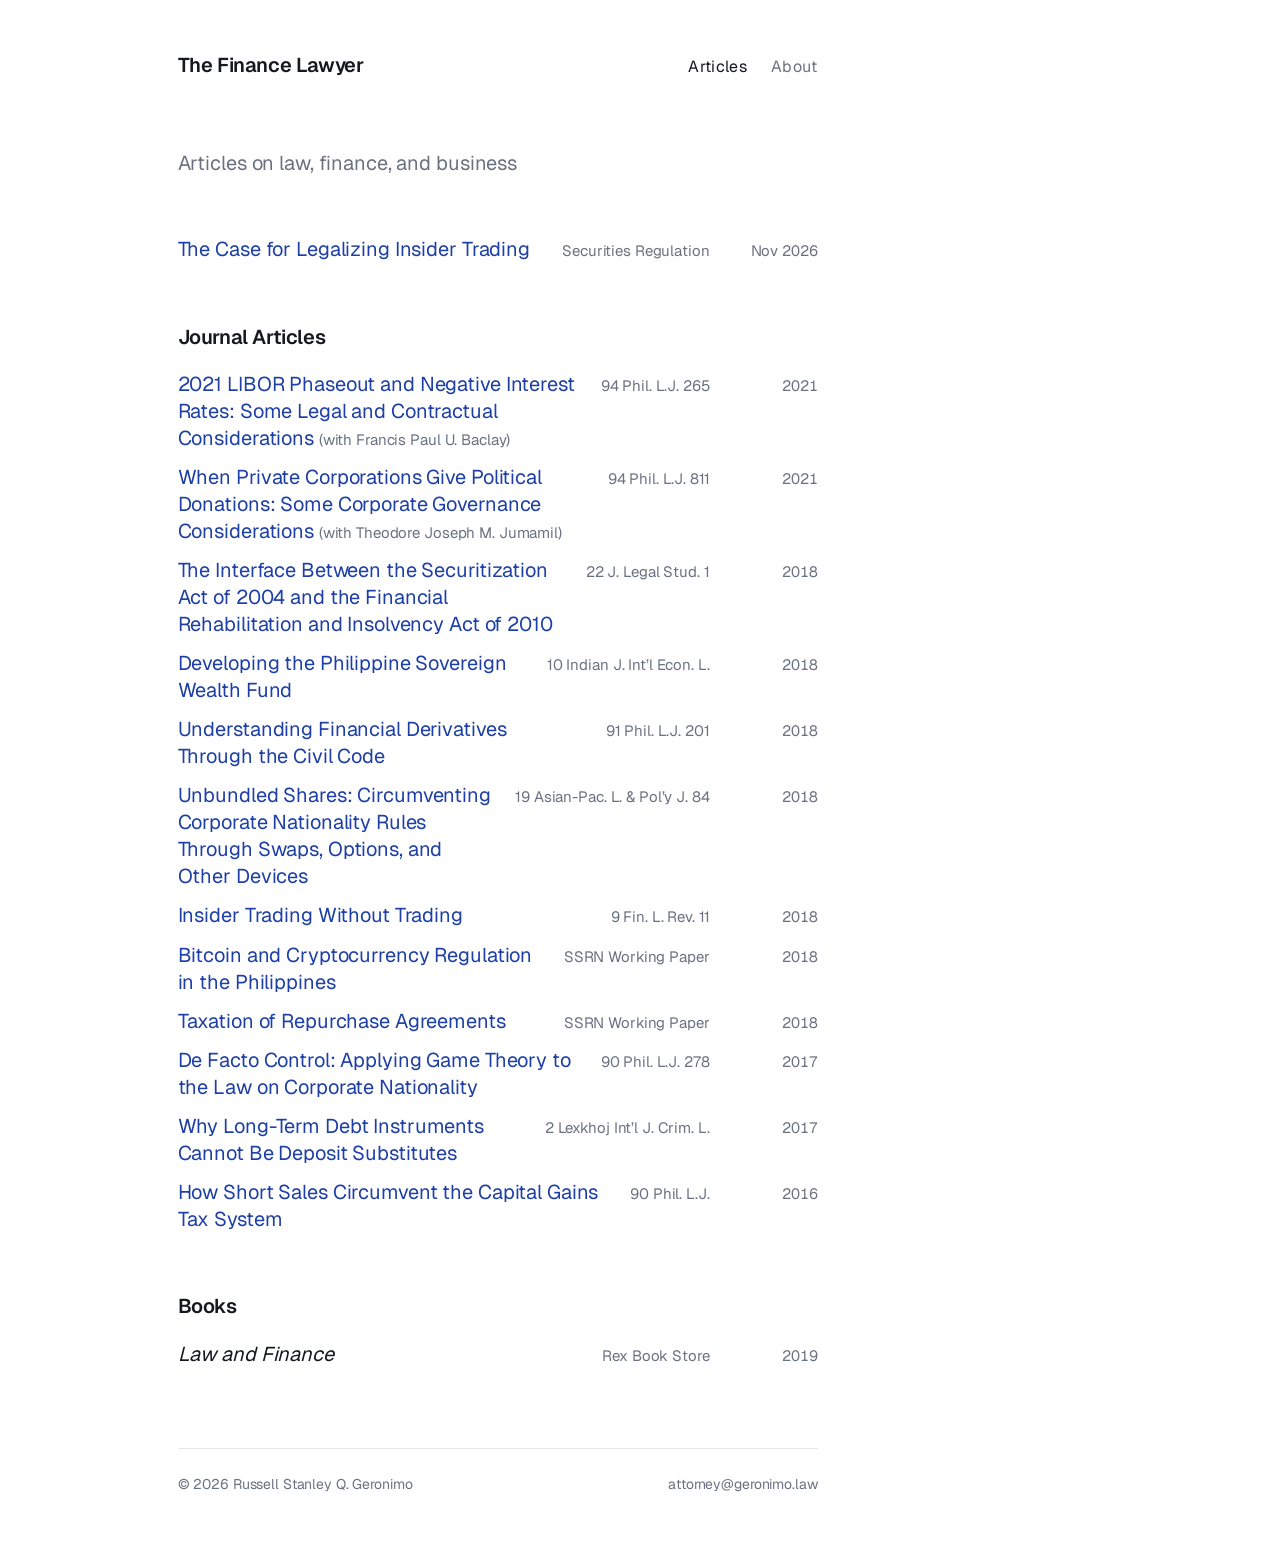
==== index.html @ f26c236a "Add three more publications Co-Authored-By: Claude Fable 5.2 <noreply@anthropic.com> Claude-Session:" ====
<!DOCTYPE html>
<html lang="en">
<head>
<meta charset="utf-8">
<meta name="viewport" content="width=device-width, initial-scale=1">
<title>The Finance Lawyer</title>
<meta name="description" content="Articles on law, finance, and business">
<link rel="canonical" href="https://blog.geronimo.law/">
<link rel="preconnect" href="https://fonts.googleapis.com">
<link rel="preconnect" href="https://fonts.gstatic.com" crossorigin>
<link href="https://fonts.googleapis.com/css2?family=Geist:wght@400;500;600&display=swap" rel="stylesheet">
<link rel="stylesheet" href="css/style.css">
</head>
<body>
<div class="page">
<header class="site-header">
<div class="site-name"><a href="index.html">The Finance Lawyer</a></div>
<nav class="site-nav" aria-label="Main">
<a href="index.html" aria-current="page">Articles</a>
<a href="about.html">About</a>
</nav>
</header>
<main>
<p class="intro">Articles on law, finance, and business</p>
<ul class="essay-list">
<li><span class="entry"><a href="articles/the-case-for-legalizing-insider-trading.html">The Case for Legalizing Insider Trading</a></span> <span class="category">Securities Regulation</span> <time datetime="2026-11">Nov 2026</time></li>
</ul>
<h2 class="section-title">Journal Articles</h2>
<ul class="essay-list">
<li><span class="entry"><a href="https://philippinelawjournal.org/wp-content/uploads/2025/02/94PLJ265_GERONIMO_BACLAY.pdf">2021 LIBOR Phaseout and Negative Interest Rates: Some Legal and Contractual Considerations</a> <span class="coauthor">(with Francis Paul U. Baclay)</span></span> <span class="category">94 Phil. L.J. 265</span> <time datetime="2021">2021</time></li>
<li><span class="entry"><a href="https://philippinelawjournal.org/wp-content/uploads/2025/02/94PLJ811_GERONIMO-JUMAMIL.pdf">When Private Corporations Give Political Donations: Some Corporate Governance Considerations</a> <span class="coauthor">(with Theodore Joseph M. Jumamil)</span></span> <span class="category">94 Phil. L.J. 811</span> <time datetime="2021">2021</time></li>
<li><span class="entry"><a href="https://doi.org/10.1515/jles-2018-0009">The Interface Between the Securitization Act of 2004 and the Financial Rehabilitation and Insolvency Act of 2010</a></span> <span class="category">22 J. Legal Stud. 1</span> <time datetime="2018">2018</time></li>
<li><span class="entry"><a href="https://repository.nls.ac.in/ijiel/vol10/iss1/6/">Developing the Philippine Sovereign Wealth Fund</a></span> <span class="category">10 Indian J. Int&rsquo;l Econ. L.</span> <time datetime="2018">2018</time></li>
<li><span class="entry"><a href="https://philippinelawjournal.org/wp-content/uploads/2025/02/91PLJ201_GERONIMO.pdf">Understanding Financial Derivatives Through the Civil Code</a></span> <span class="category">91 Phil. L.J. 201</span> <time datetime="2018">2018</time></li>
<li><span class="entry"><a href="https://ssrn.com/abstract=3179269">Unbundled Shares: Circumventing Corporate Nationality Rules Through Swaps, Options, and Other Devices</a></span> <span class="category">19 Asian-Pac. L. &amp; Pol&rsquo;y J. 84</span> <time datetime="2018">2018</time></li>
<li><span class="entry"><a href="https://doi.org/10.4467/22996834FLR.18.002.9042">Insider Trading Without Trading</a></span> <span class="category">9 Fin. L. Rev. 11</span> <time datetime="2018">2018</time></li>
<li><span class="entry"><a href="https://ssrn.com/abstract=3138051">Bitcoin and Cryptocurrency Regulation in the Philippines</a></span> <span class="category">SSRN Working Paper</span> <time datetime="2018">2018</time></li>
<li><span class="entry"><a href="https://ssrn.com/abstract=3152970">Taxation of Repurchase Agreements</a></span> <span class="category">SSRN Working Paper</span> <time datetime="2018">2018</time></li>
<li><span class="entry"><a href="https://philippinelawjournal.org/wp-content/uploads/2025/02/90PLJ278_GERONIMO.pdf">De Facto Control: Applying Game Theory to the Law on Corporate Nationality</a></span> <span class="category">90 Phil. L.J. 278</span> <time datetime="2017">2017</time></li>
<li><span class="entry"><a href="https://ssrn.com/abstract=3043017">Why Long-Term Debt Instruments Cannot Be Deposit Substitutes</a></span> <span class="category">2 Lexkhoj Int&rsquo;l J. Crim. L.</span> <time datetime="2017">2017</time></li>
<li><span class="entry"><a href="https://ssrn.com/abstract=3044170">How Short Sales Circumvent the Capital Gains Tax System</a></span> <span class="category">90 Phil. L.J.</span> <time datetime="2016">2016</time></li>
</ul>
<h2 class="section-title">Books</h2>
<ul class="essay-list">
<li><span class="entry"><em>Law and Finance</em></span> <span class="category">Rex Book Store</span> <time datetime="2019">2019</time></li>
</ul>
</main>
<footer class="site-footer">
<span>&copy; 2026 Russell Stanley Q. Geronimo</span>
<span>attorney@geronimo.law</span>
</footer>
</div>
</body>
</html>
---- css/style.css ----
/* The Finance Lawyer
   Layout idea: one narrow left-aligned column, text first, nothing decorative. */

:root {
  --paper: #ffffff;
  --ink: #15181e;
  --muted: #6a7180;
  --rule: #e4e7ec;
  --link: #1d3fa6;
  --link-visited: #5a4a8f;
  --serif: "Geist", "Helvetica Neue", Helvetica, Arial, sans-serif;
  --sans: "Geist", "Helvetica Neue", Helvetica, Arial, sans-serif;
  --measure: 40rem;
}

@media (prefers-color-scheme: dark) {
  :root:not([data-theme="light"]) {
    color-scheme: dark;
    --paper: #111318;
    --ink: #e7e9ee;
    --muted: #8f96a5;
    --rule: #262a33;
    --link: #9db4ff;
    --link-visited: #b9a9e6;
  }
}

:root[data-theme="dark"] {
  color-scheme: dark;
  --paper: #111318;
  --ink: #e7e9ee;
  --muted: #8f96a5;
  --rule: #262a33;
  --link: #9db4ff;
  --link-visited: #b9a9e6;
}

* { box-sizing: border-box; }

html { -webkit-text-size-adjust: 100%; }

body {
  margin: 0;
  background: var(--paper);
  color: var(--ink);
  font-family: var(--serif);
  font-size: 1.25rem;
  line-height: 1.7;
  letter-spacing: -0.006em;
  -webkit-font-smoothing: antialiased;
  text-rendering: optimizeLegibility;
}

.page {
  max-width: calc(var(--measure) + 3rem);
  margin: 0;
  padding: 3rem 1.5rem 4rem;
  margin-left: clamp(0rem, 12vw, 11rem);
}

a { color: var(--link); text-decoration: none; }
a:visited { color: var(--link-visited); }
a:hover { text-decoration: underline; text-underline-offset: 0.18em; }
a:focus-visible { outline: 2px solid var(--link); outline-offset: 3px; border-radius: 2px; }

/* Header */

.site-header {
  display: flex;
  flex-wrap: wrap;
  align-items: baseline;
  justify-content: space-between;
  gap: 0.5rem 2rem;
  margin-bottom: 4rem;
}

.site-name {
  font-size: 1.25rem;
  font-weight: 600;
  letter-spacing: -0.02em;
}

.site-name a, .site-name a:visited { color: var(--ink); }

.site-nav {
  display: flex;
  gap: 1.5rem;
  font-family: var(--sans);
  font-size: 1rem;
  letter-spacing: 0.02em;
}

.site-nav a, .site-nav a:visited { color: var(--muted); }
.site-nav a[aria-current="page"] { color: var(--ink); }

/* Home: essay list */

.intro {
  margin: 0 0 3.5rem;
  color: var(--muted);
  max-width: 30rem;
}

.essay-list {
  list-style: none;
  margin: 0;
  padding: 0;
  display: flex;
  flex-direction: column;
  gap: 0.75rem;
}

.essay-list li {
  display: grid;
  grid-template-columns: minmax(0, 1fr) auto 5.25rem;
  align-items: baseline;
  column-gap: 1.5rem;
}

.essay-list .category,
.essay-list time {
  font-family: var(--sans);
  font-size: 0.9375rem;
  color: var(--muted);
  white-space: nowrap;
}

.essay-list .category { text-align: right; }

.essay-list time {
  text-align: right;
  font-variant-numeric: tabular-nums;
}

/* Home: section headings */

.section-title {
  font-size: 1.25rem;
  font-weight: 600;
  letter-spacing: -0.02em;
  color: var(--ink);
  margin: 3.5rem 0 1.1rem;
}

.essay-list .entry { line-height: 1.35; }
.essay-list .coauthor { color: var(--muted); font-size: 0.9375rem; }

/* About: social link */

.social { margin-top: 2rem; }
.social a { display: inline-flex; align-items: center; gap: 0.5rem; font-size: 1rem; }
.social svg { flex: none; }

/* Essay */

.essay h1 {
  font-size: 2.5rem;
  line-height: 1.2;
  font-weight: 600;
  letter-spacing: -0.03em;
  margin: 0 0 0.5rem;
  text-wrap: balance;
}

.essay .dateline {
  font-family: var(--sans);
  font-size: 1rem;
  color: var(--muted);
  margin: 0 0 2.75rem;
}

.essay p { margin: 0 0 1.35rem; }

.essay h2 {
  font-size: 1.25rem;
  letter-spacing: -0.015em;
  font-weight: 600;
  margin: 2.5rem 0 0.9rem;
  text-wrap: balance;
}

.essay blockquote {
  margin: 0 0 1.35rem;
  padding-left: 1.25rem;
  border-left: 2px solid var(--rule);
  color: var(--muted);
}

.essay sup { font-family: var(--sans); font-size: 0.7em; line-height: 0; }

.notes {
  margin-top: 3.5rem;
  padding-top: 1.5rem;
  border-top: 1px solid var(--rule);
  font-size: 1.0625rem;
}

.notes h2 {
  font-family: var(--sans);
  font-size: 0.875rem;
  font-weight: 500;
  letter-spacing: 0.08em;
  text-transform: uppercase;
  color: var(--muted);
  margin: 0 0 1rem;
}

.notes ol { margin: 0; padding-left: 1.25rem; }
.notes li { margin-bottom: 0.75rem; }

.back {
  margin-top: 3.5rem;
  font-family: var(--sans);
  font-size: 1rem;
}

/* Footer */

.site-footer {
  margin-top: 5rem;
  padding-top: 1.5rem;
  border-top: 1px solid var(--rule);
  font-family: var(--sans);
  font-size: 0.875rem;
  color: var(--muted);
  display: flex;
  flex-wrap: wrap;
  gap: 0.25rem 1.5rem;
  justify-content: space-between;
}

@media (max-width: 40rem) {
  body { font-size: 1.125rem; line-height: 1.65; }
  .page { margin-left: 0; padding: 1.75rem 1.25rem 2.5rem; }
  .site-header { gap: 0.25rem 1.5rem; margin-bottom: 2.25rem; padding-bottom: 1rem; border-bottom: 1px solid var(--rule); }
  .site-nav { gap: 1.25rem; }
  .intro { margin-bottom: 2rem; font-size: 1rem; }
  .essay h1 { font-size: 1.75rem; }
  .essay .dateline { margin-bottom: 2rem; }
  .essay-list { gap: 1.5rem; }
  .essay-list li { grid-template-columns: auto 1fr; column-gap: 0.75rem; row-gap: 0.3rem; }
  .essay-list .entry { grid-column: 1 / -1; }
  .essay-list .entry a { font-weight: 500; }
  .essay-list .category, .essay-list time { text-align: left; font-size: 0.875rem; }
  .essay-list .category::after { content: "\00b7"; margin-left: 0.75rem; }
  .section-title { font-size: 1.125rem; margin: 2.75rem 0 1.1rem; }
  .notes { margin-top: 2.5rem; }
  .back { margin-top: 2.5rem; }
  .site-footer { margin-top: 3rem; padding-top: 1.25rem; flex-direction: column; gap: 0.25rem; }
}
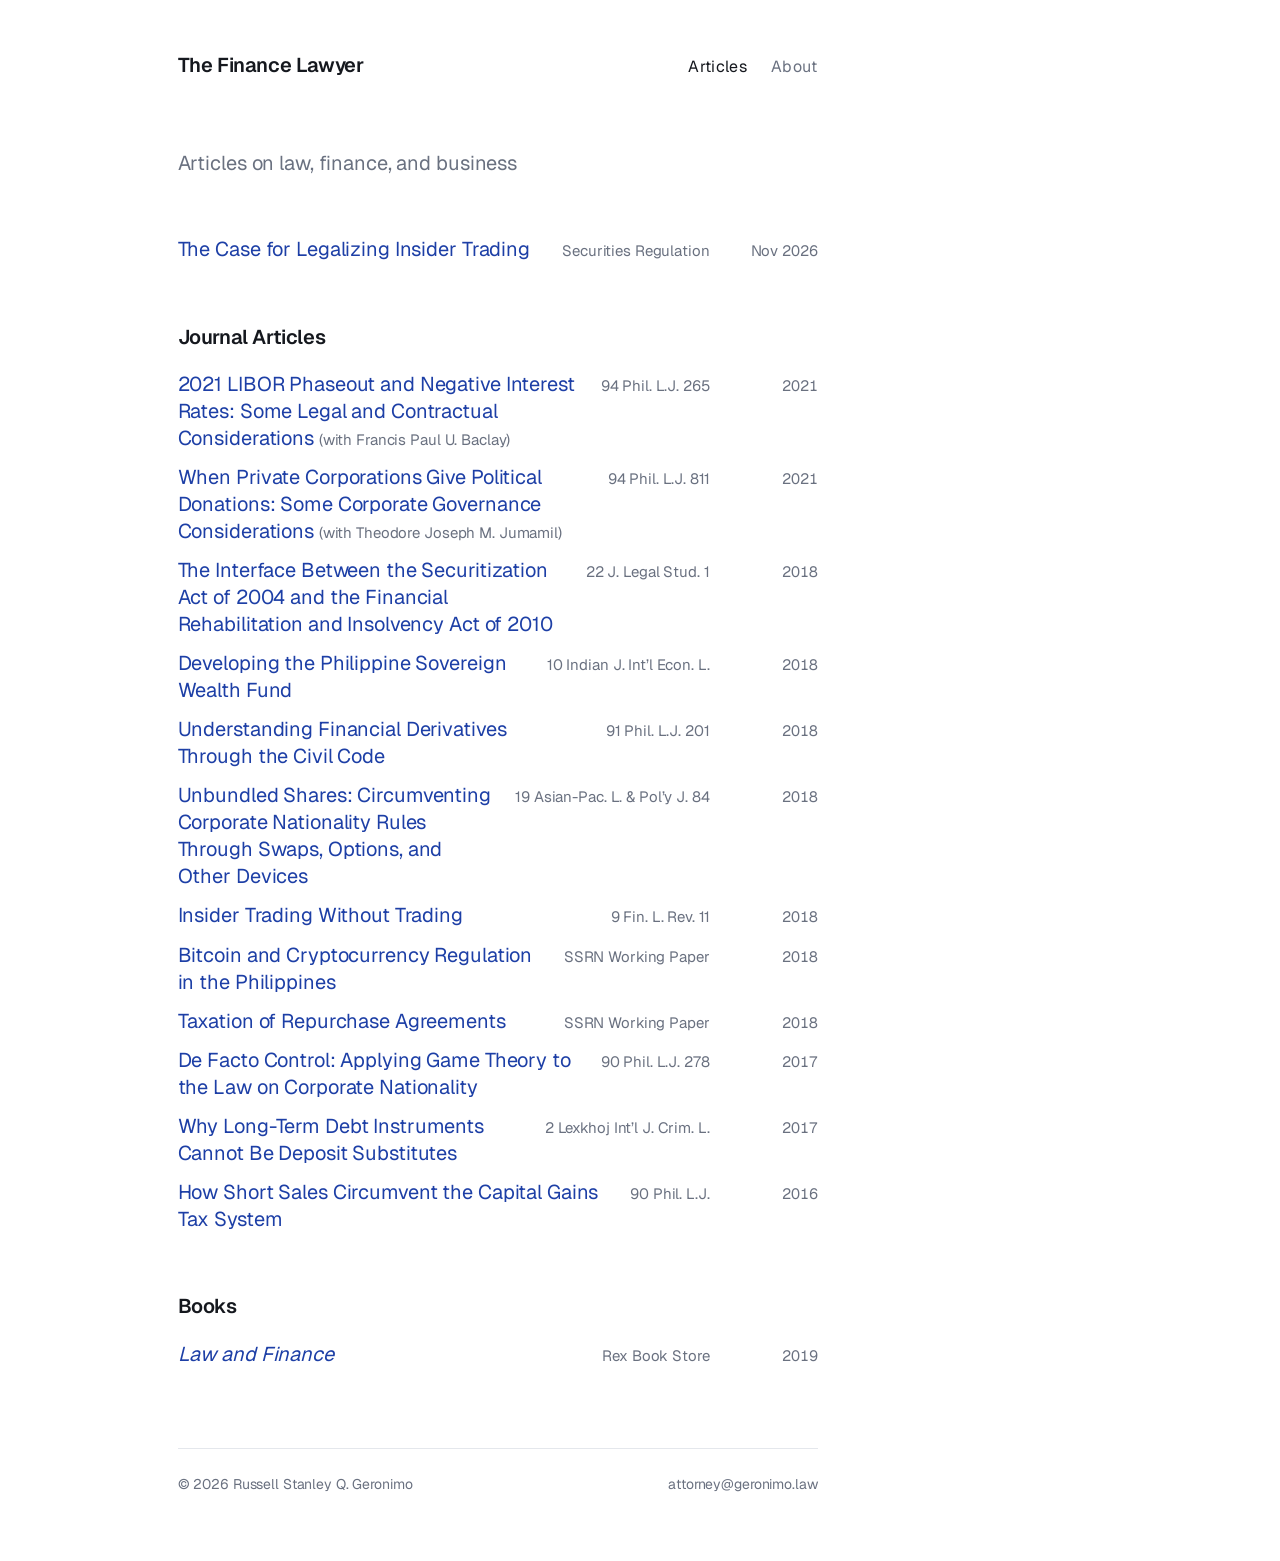
==== commit cbfaf5a6: "Link Law and Finance to a bookstore page Co-Authored-By: Claude Fable 5.2 <noreply@anthropic.com> Cl" ====
--- a/index.html
+++ b/index.html
@@ -42,7 +42,7 @@
 </ul>
 <h2 class="section-title">Books</h2>
 <ul class="essay-list">
-<li><span class="entry"><em>Law and Finance</em></span> <span class="category">Rex Book Store</span> <time datetime="2019">2019</time></li>
+<li><span class="entry"><a href="https://themanuelstore.com/products/geronimo-2019-law-and-finance"><em>Law and Finance</em></a></span> <span class="category">Rex Book Store</span> <time datetime="2019">2019</time></li>
 </ul>
 </main>
 <footer class="site-footer">
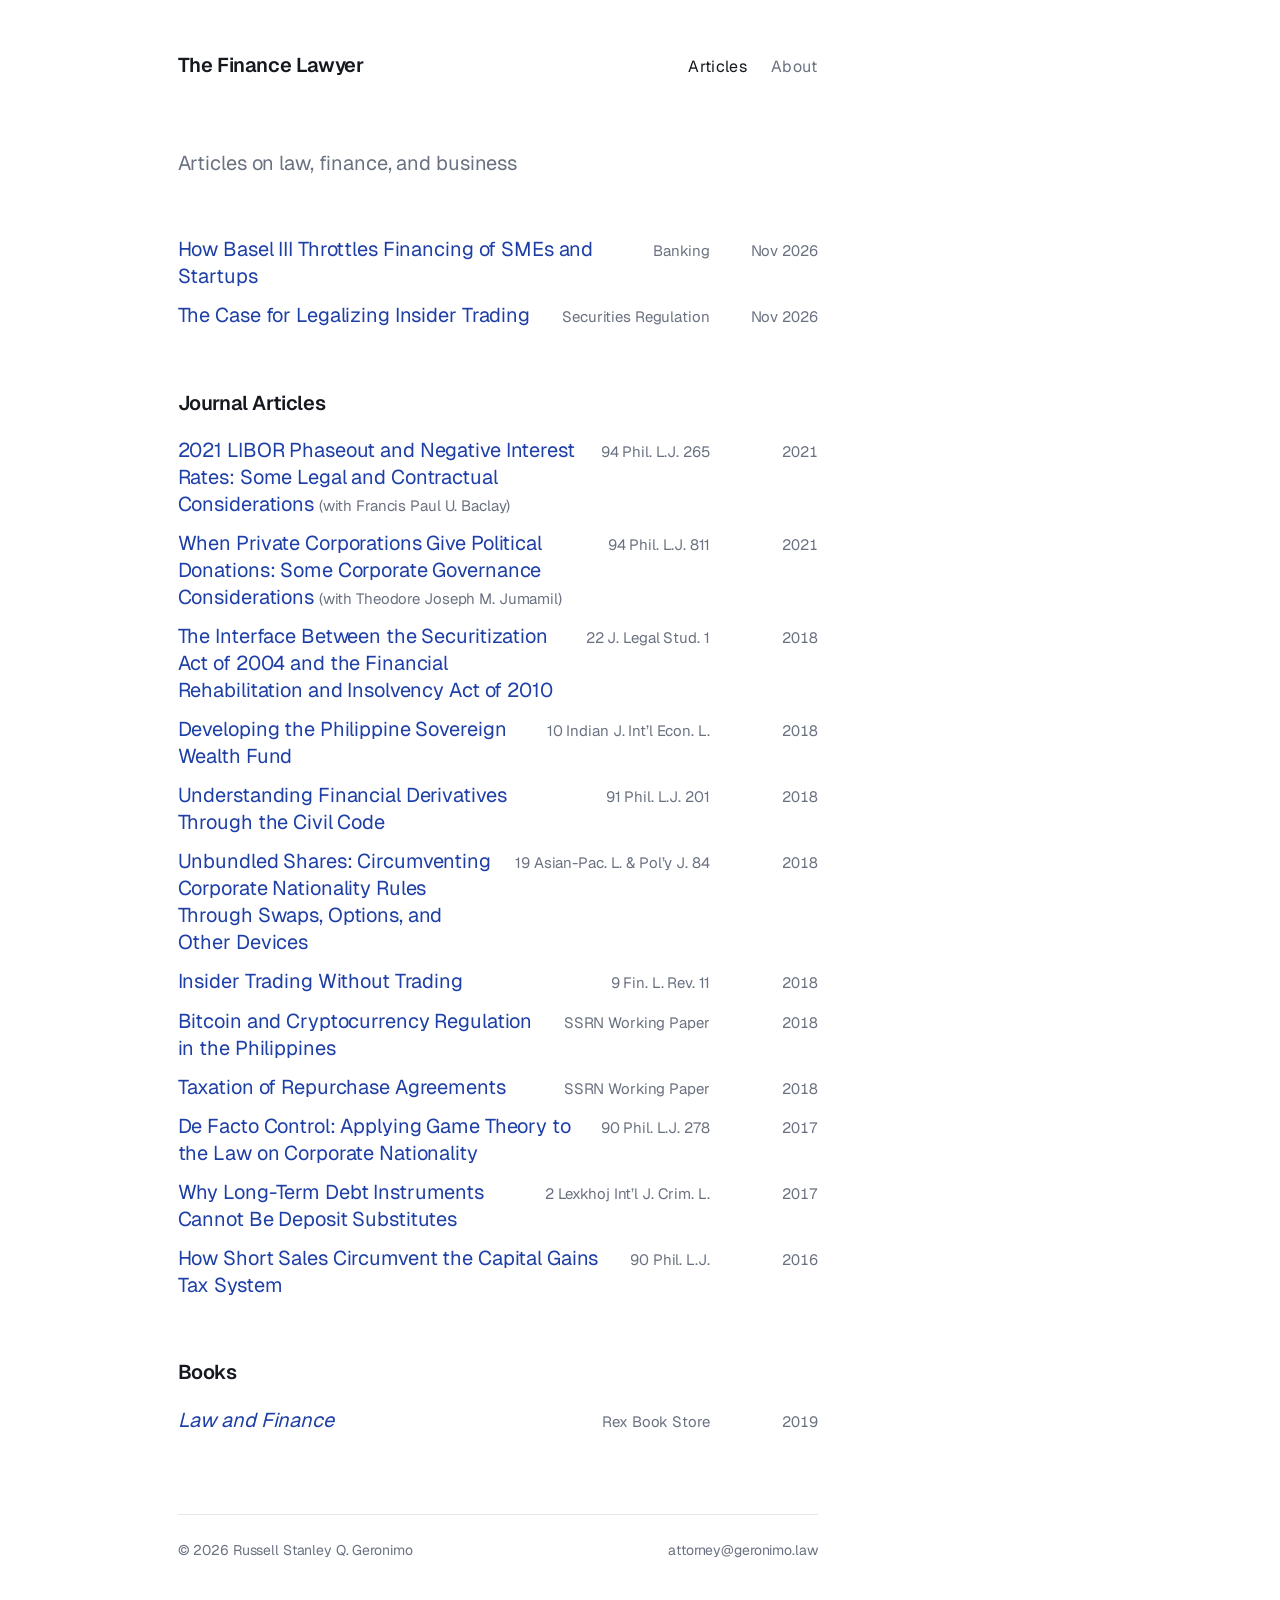
==== commit 46e9aa6d: "Add article: How Basel III Throttles Financing of SMEs and Startups Co-Authored-By: Claude Fable 5.2" ====
--- a/index.html
+++ b/index.html
@@ -23,6 +23,7 @@
 <main>
 <p class="intro">Articles on law, finance, and business</p>
 <ul class="essay-list">
+<li><span class="entry"><a href="articles/how-basel-iii-throttles-financing-of-smes-and-startups.html">How Basel III Throttles Financing of SMEs and Startups</a></span> <span class="category">Banking</span> <time datetime="2026-11">Nov 2026</time></li>
 <li><span class="entry"><a href="articles/the-case-for-legalizing-insider-trading.html">The Case for Legalizing Insider Trading</a></span> <span class="category">Securities Regulation</span> <time datetime="2026-11">Nov 2026</time></li>
 </ul>
 <h2 class="section-title">Journal Articles</h2>
--- a/css/style.css
+++ b/css/style.css
@@ -170,6 +170,9 @@
 }
 
 .essay p { margin: 0 0 1.35rem; }
+
+.essay ul { margin: 0 0 1.35rem; padding-left: 1.3rem; }
+.essay ul li { margin-bottom: 0.6rem; padding-left: 0.2rem; }
 
 .essay h2 {
   font-size: 1.25rem;
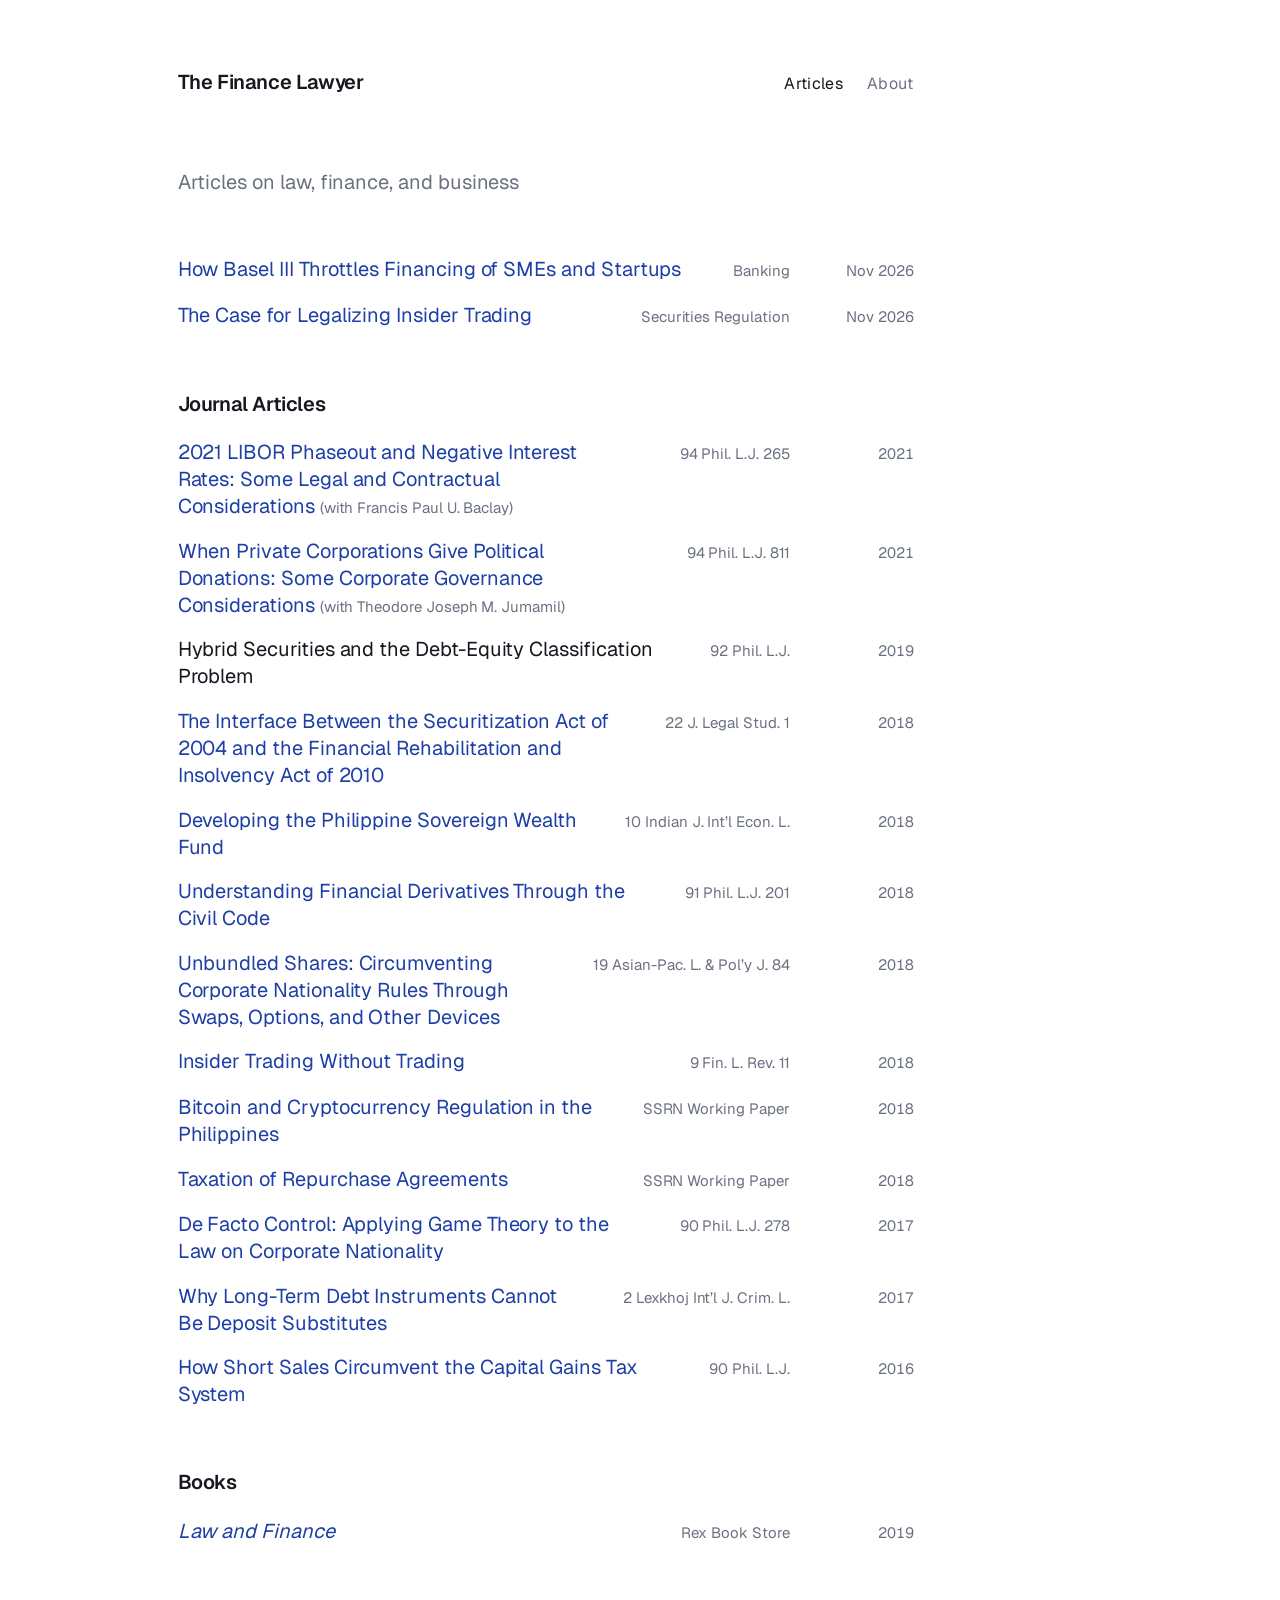
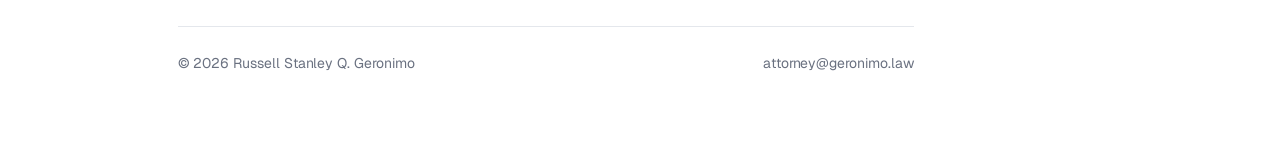
==== commit fad8b6d1: "Add Hybrid Securities article to Journal Articles Co-Authored-By: Claude Fable 5.2 <noreply@anthropi" ====
--- a/index.html
+++ b/index.html
@@ -3,9 +3,14 @@
 <head>
 <meta charset="utf-8">
 <meta name="viewport" content="width=device-width, initial-scale=1">
-<title>The Finance Lawyer</title>
+<title>Finance Lawyer - Russell Stanley Geronimo</title>
 <meta name="description" content="Articles on law, finance, and business">
 <link rel="canonical" href="https://blog.geronimo.law/">
+<meta property="og:site_name" content="Finance Lawyer - Russell Stanley Geronimo">
+<meta property="og:title" content="Finance Lawyer - Russell Stanley Geronimo">
+<meta property="og:description" content="Articles on law, finance, and business">
+<meta property="og:type" content="website">
+<meta property="og:url" content="https://blog.geronimo.law/">
 <link rel="preconnect" href="https://fonts.googleapis.com">
 <link rel="preconnect" href="https://fonts.gstatic.com" crossorigin>
 <link href="https://fonts.googleapis.com/css2?family=Geist:wght@400;500;600&display=swap" rel="stylesheet">
@@ -30,6 +35,7 @@
 <ul class="essay-list">
 <li><span class="entry"><a href="https://philippinelawjournal.org/wp-content/uploads/2025/02/94PLJ265_GERONIMO_BACLAY.pdf">2021 LIBOR Phaseout and Negative Interest Rates: Some Legal and Contractual Considerations</a> <span class="coauthor">(with Francis Paul U. Baclay)</span></span> <span class="category">94 Phil. L.J. 265</span> <time datetime="2021">2021</time></li>
 <li><span class="entry"><a href="https://philippinelawjournal.org/wp-content/uploads/2025/02/94PLJ811_GERONIMO-JUMAMIL.pdf">When Private Corporations Give Political Donations: Some Corporate Governance Considerations</a> <span class="coauthor">(with Theodore Joseph M. Jumamil)</span></span> <span class="category">94 Phil. L.J. 811</span> <time datetime="2021">2021</time></li>
+<li><span class="entry">Hybrid Securities and the Debt-Equity Classification Problem</span> <span class="category">92 Phil. L.J.</span> <time datetime="2019">2019</time></li>
 <li><span class="entry"><a href="https://doi.org/10.1515/jles-2018-0009">The Interface Between the Securitization Act of 2004 and the Financial Rehabilitation and Insolvency Act of 2010</a></span> <span class="category">22 J. Legal Stud. 1</span> <time datetime="2018">2018</time></li>
 <li><span class="entry"><a href="https://repository.nls.ac.in/ijiel/vol10/iss1/6/">Developing the Philippine Sovereign Wealth Fund</a></span> <span class="category">10 Indian J. Int&rsquo;l Econ. L.</span> <time datetime="2018">2018</time></li>
 <li><span class="entry"><a href="https://philippinelawjournal.org/wp-content/uploads/2025/02/91PLJ201_GERONIMO.pdf">Understanding Financial Derivatives Through the Civil Code</a></span> <span class="category">91 Phil. L.J. 201</span> <time datetime="2018">2018</time></li>
--- a/css/style.css
+++ b/css/style.css
@@ -10,7 +10,7 @@
   --link-visited: #5a4a8f;
   --serif: "Geist", "Helvetica Neue", Helvetica, Arial, sans-serif;
   --sans: "Geist", "Helvetica Neue", Helvetica, Arial, sans-serif;
-  --measure: 40rem;
+  --measure: 46rem;
 }
 
 @media (prefers-color-scheme: dark) {
@@ -45,8 +45,8 @@
   color: var(--ink);
   font-family: var(--serif);
   font-size: 1.25rem;
-  line-height: 1.7;
-  letter-spacing: -0.006em;
+  line-height: 1.8;
+  letter-spacing: -0.003em;
   -webkit-font-smoothing: antialiased;
   text-rendering: optimizeLegibility;
 }
@@ -54,7 +54,7 @@
 .page {
   max-width: calc(var(--measure) + 3rem);
   margin: 0;
-  padding: 3rem 1.5rem 4rem;
+  padding: 4rem 1.5rem 5rem;
   margin-left: clamp(0rem, 12vw, 11rem);
 }
 
@@ -107,14 +107,14 @@
   padding: 0;
   display: flex;
   flex-direction: column;
-  gap: 0.75rem;
+  gap: 1.1rem;
 }
 
 .essay-list li {
   display: grid;
   grid-template-columns: minmax(0, 1fr) auto 5.25rem;
   align-items: baseline;
-  column-gap: 1.5rem;
+  column-gap: 2.5rem;
 }
 
 .essay-list .category,
@@ -158,7 +158,7 @@
   line-height: 1.2;
   font-weight: 600;
   letter-spacing: -0.03em;
-  margin: 0 0 0.5rem;
+  margin: 0 0 0.9rem;
   text-wrap: balance;
 }
 
@@ -166,13 +166,13 @@
   font-family: var(--sans);
   font-size: 1rem;
   color: var(--muted);
-  margin: 0 0 2.75rem;
-}
-
-.essay p { margin: 0 0 1.35rem; }
-
-.essay ul { margin: 0 0 1.35rem; padding-left: 1.3rem; }
-.essay ul li { margin-bottom: 0.6rem; padding-left: 0.2rem; }
+  margin: 0 0 3.25rem;
+}
+
+.essay p { margin: 0 0 1.75rem; }
+
+.essay ul { margin: 0 0 1.75rem; padding-left: 1.4rem; }
+.essay ul li { margin-bottom: 0.9rem; padding-left: 0.3rem; }
 
 .essay h2 {
   font-size: 1.25rem;
@@ -238,7 +238,10 @@
   .site-header { gap: 0.25rem 1.5rem; margin-bottom: 2.25rem; padding-bottom: 1rem; border-bottom: 1px solid var(--rule); }
   .site-nav { gap: 1.25rem; }
   .intro { margin-bottom: 2rem; font-size: 1rem; }
-  .essay h1 { font-size: 1.75rem; }
+  .essay h1 { font-size: 1.75rem; margin-bottom: 0.5rem; }
+  .essay p { margin-bottom: 1.35rem; }
+  .essay ul { margin-bottom: 1.35rem; padding-left: 1.3rem; }
+  .essay ul li { margin-bottom: 0.6rem; padding-left: 0.2rem; }
   .essay .dateline { margin-bottom: 2rem; }
   .essay-list { gap: 1.5rem; }
   .essay-list li { grid-template-columns: auto 1fr; column-gap: 0.75rem; row-gap: 0.3rem; }
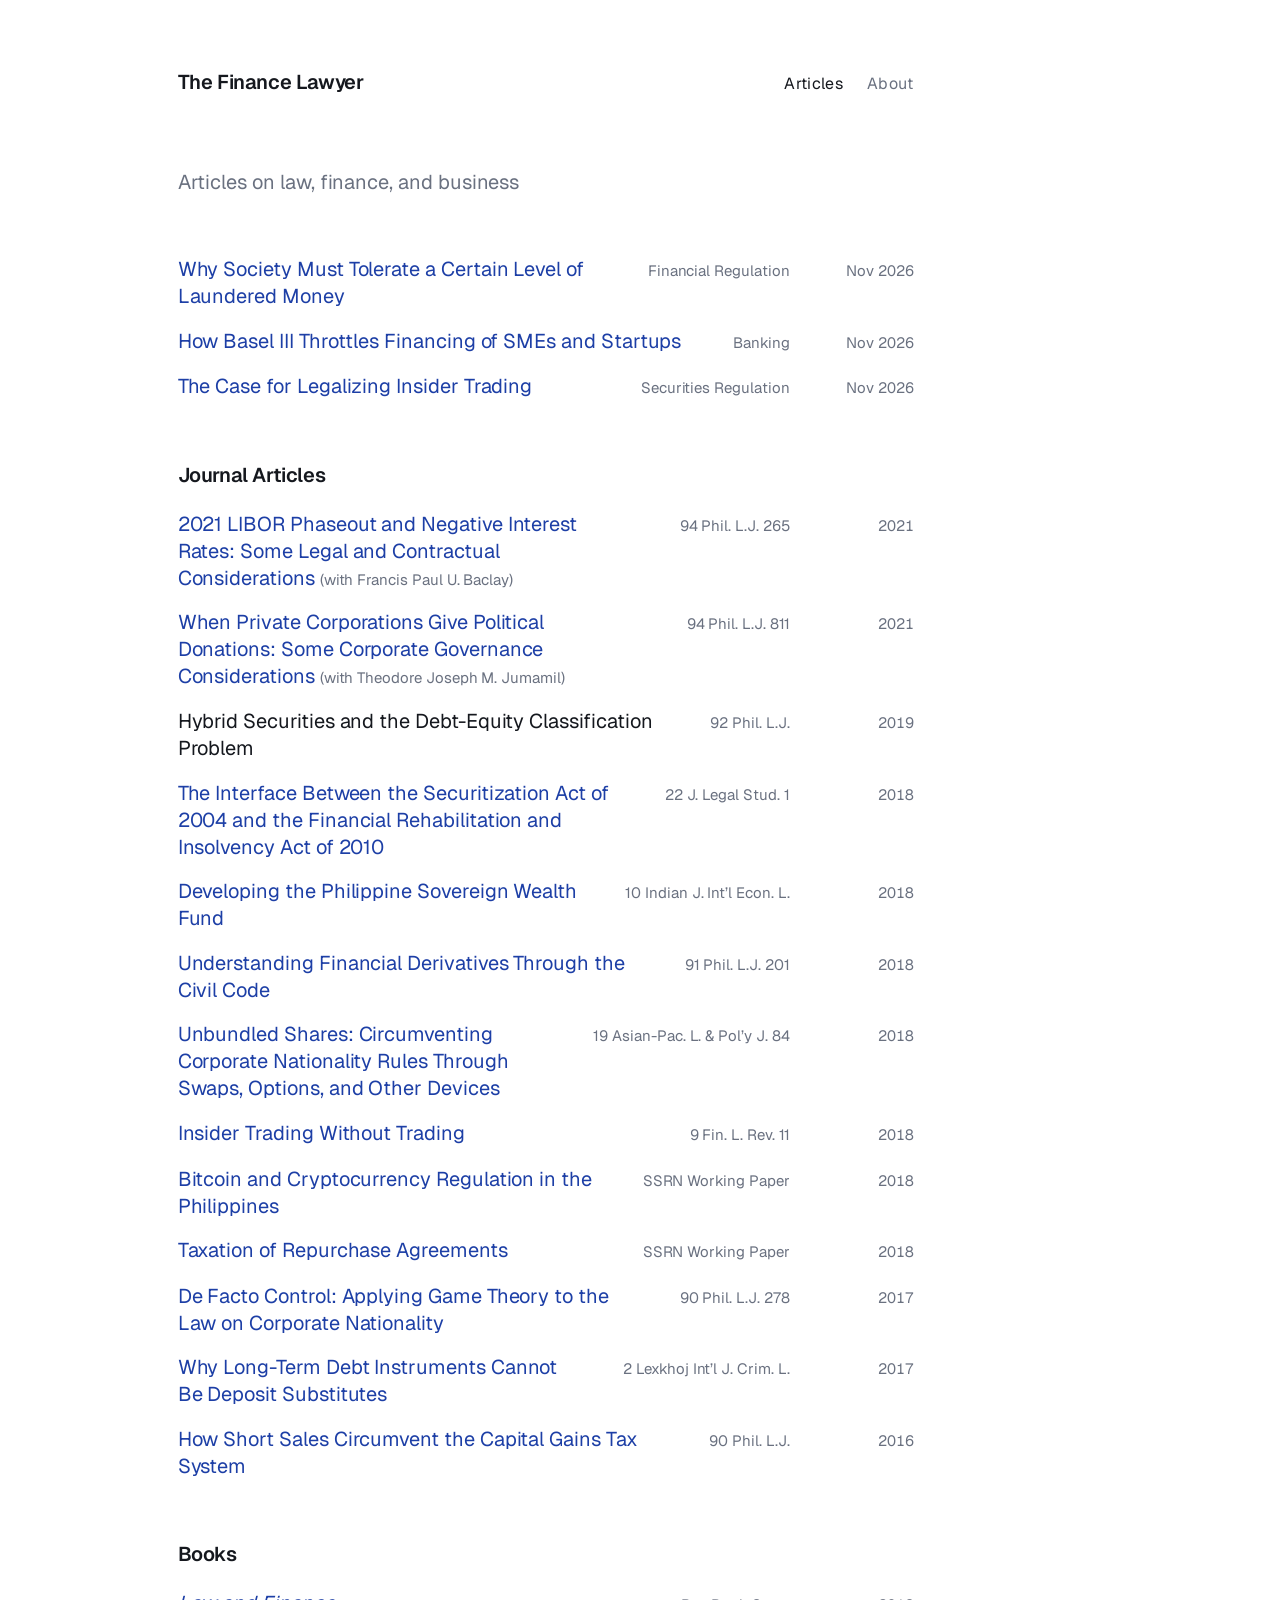
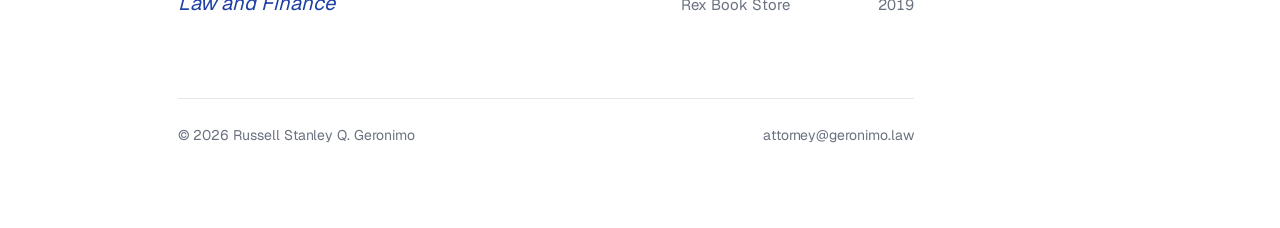
==== commit 60c1423d: "Add article: Why Society Must Tolerate a Certain Level of Laundered Money Co-Authored-By: Claude Fab" ====
--- a/index.html
+++ b/index.html
@@ -11,6 +11,13 @@
 <meta property="og:description" content="Articles on law, finance, and business">
 <meta property="og:type" content="website">
 <meta property="og:url" content="https://blog.geronimo.law/">
+<meta property="og:image" content="https://blog.geronimo.law/images/cards/site.png?v=2">
+<meta property="og:image:width" content="1200">
+<meta property="og:image:height" content="630">
+<meta name="twitter:card" content="summary_large_image">
+<meta name="twitter:title" content="Finance Lawyer - Russell Stanley Geronimo">
+<meta name="twitter:description" content="Articles on law, finance, and business">
+<meta name="twitter:image" content="https://blog.geronimo.law/images/cards/site.png?v=2">
 <link rel="preconnect" href="https://fonts.googleapis.com">
 <link rel="preconnect" href="https://fonts.gstatic.com" crossorigin>
 <link href="https://fonts.googleapis.com/css2?family=Geist:wght@400;500;600&display=swap" rel="stylesheet">
@@ -28,6 +35,7 @@
 <main>
 <p class="intro">Articles on law, finance, and business</p>
 <ul class="essay-list">
+<li><span class="entry"><a href="articles/why-society-must-tolerate-a-certain-level-of-laundered-money.html">Why Society Must Tolerate a Certain Level of Laundered Money</a></span> <span class="category">Financial Regulation</span> <time datetime="2026-11">Nov 2026</time></li>
 <li><span class="entry"><a href="articles/how-basel-iii-throttles-financing-of-smes-and-startups.html">How Basel III Throttles Financing of SMEs and Startups</a></span> <span class="category">Banking</span> <time datetime="2026-11">Nov 2026</time></li>
 <li><span class="entry"><a href="articles/the-case-for-legalizing-insider-trading.html">The Case for Legalizing Insider Trading</a></span> <span class="category">Securities Regulation</span> <time datetime="2026-11">Nov 2026</time></li>
 </ul>
